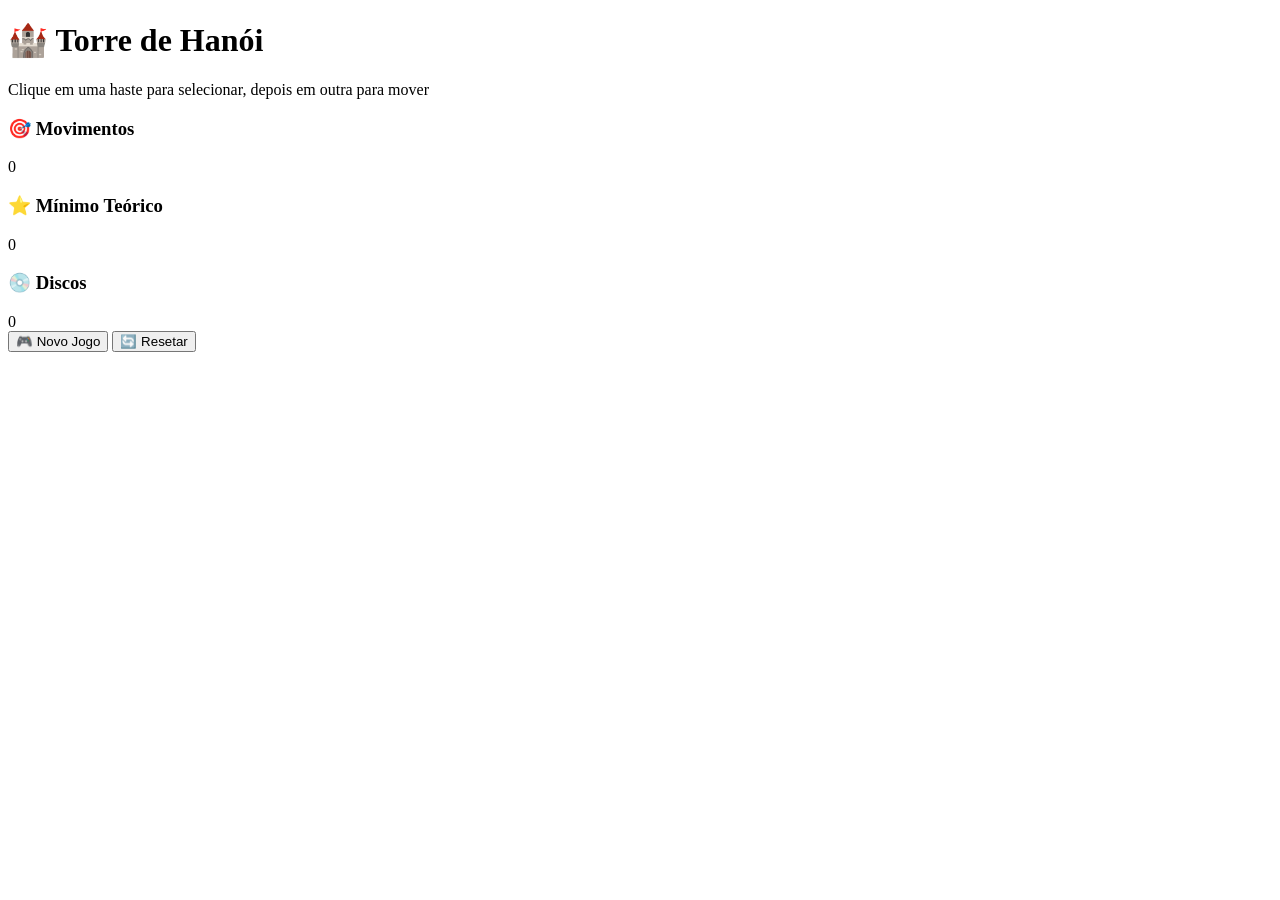
==== Torre de Hanói/ProtótipoJS/index.html @ 22caa8d5 "Create index.html" ====
<!DOCTYPE html>
<html lang="pt-br">
<head>
    <meta charset="UTF-8">
    <meta name="viewport" content="width=device-width, initial-scale=1.0">
    <title>Torre de Hanói - Jogo Interativo</title>
    <link rel="stylesheet" href="style.css">
</head>
<body>
    <div class="game-container">
        <h1>🏰 Torre de Hanói</h1>
        <div class="subtitle">Clique em uma haste para selecionar, depois em outra para mover</div>

        <div class="game-info">
            <div class="info-card">
                <h3>🎯 Movimentos</h3>
                <div class="value" id="moveCount">0</div>
            </div>
            <div class="info-card">
                <h3>⭐ Mínimo Teórico</h3>
                <div class="value" id="minMoves">0</div>
            </div>
            <div class="info-card">
                <h3>💿 Discos</h3>
                <div class="value" id="diskCount">0</div>
            </div>
        </div>

        <div id="victoryArea"></div>

        <div class="hanoi-container" id="hanoiContainer">
            <!-- Hastes serão inseridas via JavaScript -->
        </div>

        <div class="controls">
            <button class="btn-new" id="newGameBtn">🎮 Novo Jogo</button>
            <button class="btn-reset" id="resetGameBtn">🔄 Resetar</button>
        </div>

        <div id="messageArea" class="message-area"></div>
    </div>

    <script src="script.js"></script>
</body>
</html>
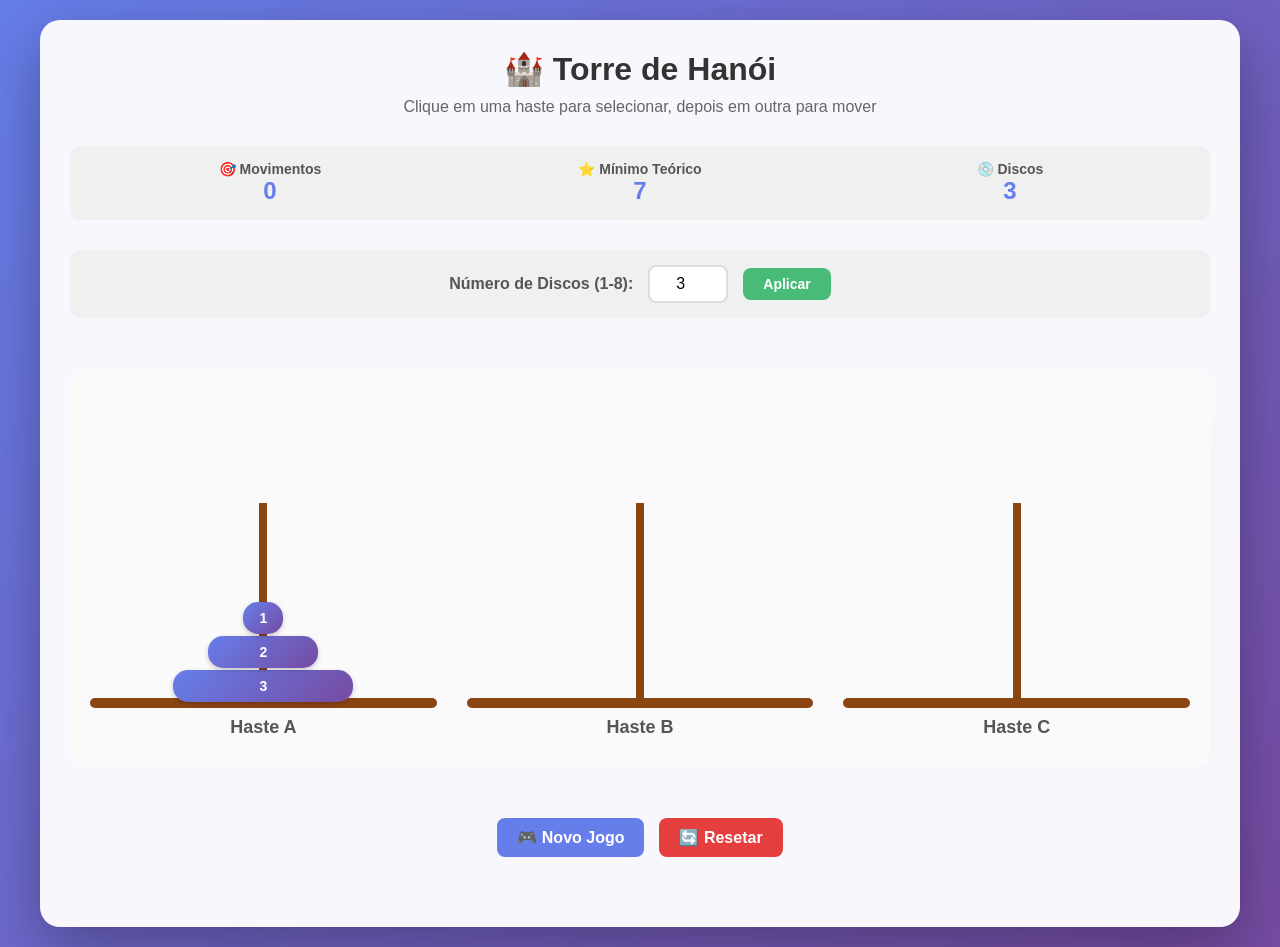
==== commit 7b7da228: "Update index.html" ====
--- a/Torre de Hanói/ProtótipoJS/index.html
+++ b/Torre de Hanói/ProtótipoJS/index.html
@@ -26,6 +26,14 @@
             </div>
         </div>
 
+        <div class="disk-config">
+            <div class="config-group">
+                <label for="diskSelector">Número de Discos (1-8):</label>
+                <input type="number" id="diskSelector" min="1" max="8" value="3">
+                <button id="applyDiscsBtn" class="btn-apply">Aplicar</button>
+            </div>
+        </div>
+
         <div id="victoryArea"></div>
 
         <div class="hanoi-container" id="hanoiContainer">
--- a/Torre de Hanói/ProtótipoJS/style.css
+++ b/Torre de Hanói/ProtótipoJS/style.css
@@ -0,0 +1,285 @@
+* {
+    margin: 0;
+    padding: 0;
+    box-sizing: border-box;
+}
+
+body {
+    font-family: 'Segoe UI', Tahoma, Geneva, Verdana, sans-serif;
+    background: linear-gradient(135deg, #667eea 0%, #764ba2 100%);
+    min-height: 100vh;
+    display: flex;
+    justify-content: center;
+    align-items: center;
+    padding: 20px;
+}
+
+.game-container {
+    background: rgba(255, 255, 255, 0.95);
+    border-radius: 20px;
+    padding: 30px;
+    box-shadow: 0 20px 60px rgba(0,0,0,0.3);
+    max-width: 1200px;
+    width: 100%;
+}
+
+h1 {
+    text-align: center;
+    color: #333;
+    margin-bottom: 10px;
+}
+
+.subtitle {
+    text-align: center;
+    color: #666;
+    margin-bottom: 30px;
+}
+
+.game-info {
+    display: flex;
+    justify-content: space-between;
+    align-items: center;
+    margin-bottom: 30px;
+    padding: 15px;
+    background: #f0f0f0;
+    border-radius: 10px;
+}
+
+.info-card {
+    text-align: center;
+    flex: 1;
+}
+
+.info-card h3 {
+    color: #555;
+    font-size: 14px;
+}
+
+.info-card .value {
+    font-size: 24px;
+    font-weight: bold;
+    color: #667eea;
+}
+
+.disk-config {
+    background: #f0f0f0;
+    padding: 15px;
+    border-radius: 10px;
+    margin-bottom: 20px;
+    text-align: center;
+}
+
+.config-group {
+    display: flex;
+    justify-content: center;
+    align-items: center;
+    gap: 15px;
+    flex-wrap: wrap;
+}
+
+.config-group label {
+    font-weight: bold;
+    color: #555;
+    font-size: 16px;
+}
+
+.config-group input {
+    padding: 8px 12px;
+    font-size: 16px;
+    border: 2px solid #ddd;
+    border-radius: 8px;
+    width: 80px;
+    text-align: center;
+}
+
+.config-group input:focus {
+    outline: none;
+    border-color: #667eea;
+}
+
+.btn-apply {
+    background: #48bb78;
+    color: white;
+    padding: 8px 20px;
+    font-size: 14px;
+}
+
+.btn-apply:hover {
+    background: #38a169;
+    transform: scale(1.05);
+}
+
+.victory-message {
+    text-align: center;
+    padding: 20px;
+    background: linear-gradient(135deg, #667eea, #764ba2);
+    color: white;
+    border-radius: 10px;
+    margin-bottom: 20px;
+    animation: pulse 0.5s ease;
+}
+
+@keyframes pulse {
+    0% { transform: scale(0.95); }
+    100% { transform: scale(1); }
+}
+
+.hanoi-container {
+    display: flex;
+    justify-content: space-around;
+    align-items: flex-end;
+    gap: 30px;
+    margin: 50px 0;
+    padding: 20px;
+    background: #fafafa;
+    border-radius: 15px;
+    min-height: 400px;
+    position: relative;
+}
+
+.peg {
+    flex: 1;
+    display: flex;
+    flex-direction: column;
+    align-items: center;
+    cursor: pointer;
+    transition: transform 0.2s;
+    position: relative;
+    height: 300px;
+}
+
+.peg:hover {
+    transform: translateY(-5px);
+}
+
+.peg.selected {
+    transform: translateY(-5px);
+}
+
+.peg.selected .peg-base {
+    box-shadow: 0 0 20px rgba(102, 126, 234, 0.8);
+}
+
+.peg-base {
+    width: 100%;
+    height: 10px;
+    background: #8B4513;
+    border-radius: 5px;
+    position: absolute;
+    bottom: 40px;
+    z-index: 1;
+}
+
+.peg-stick {
+    width: 8px;
+    height: 200px;
+    background: #8B4513;
+    position: absolute;
+    bottom: 45px;
+    z-index: 1;
+}
+
+.disks-container {
+    display: flex;
+    flex-direction: column-reverse;
+    align-items: center;
+    justify-content: flex-start;
+    position: absolute;
+    bottom: 45px;
+    width: 100%;
+    z-index: 2;
+}
+
+.disk {
+    height: 32px;
+    background: linear-gradient(135deg, #667eea, #764ba2);
+    border-radius: 15px;
+    margin: 1px 0;
+    transition: all 0.3s ease;
+    box-shadow: 0 2px 5px rgba(0,0,0,0.2);
+    color: white;
+    display: flex;
+    align-items: center;
+    justify-content: center;
+    font-size: 14px;
+    font-weight: bold;
+    position: relative;
+    z-index: 2;
+}
+
+.peg-label {
+    position: absolute;
+    bottom: 10px;
+    font-weight: bold;
+    color: #555;
+    font-size: 18px;
+    z-index: 3;
+}
+
+.controls {
+    display: flex;
+    gap: 15px;
+    justify-content: center;
+    margin-top: 20px;
+}
+
+button {
+    padding: 10px 20px;
+    font-size: 16px;
+    border: none;
+    border-radius: 8px;
+    cursor: pointer;
+    transition: all 0.2s;
+    font-weight: bold;
+}
+
+.btn-new {
+    background: #667eea;
+    color: white;
+}
+
+.btn-new:hover {
+    background: #5a67d8;
+    transform: scale(1.05);
+}
+
+.btn-reset {
+    background: #e53e3e;
+    color: white;
+}
+
+.btn-reset:hover {
+    background: #c53030;
+    transform: scale(1.05);
+}
+
+.message-area {
+    text-align: center;
+    margin-top: 20px;
+    padding: 10px;
+    border-radius: 8px;
+    font-weight: bold;
+}
+
+.error-message {
+    background: #fed7d7;
+    color: #c53030;
+}
+
+.success-message {
+    background: #c6f6d5;
+    color: #22543d;
+}
+
+@media (max-width: 768px) {
+    .disk {
+        font-size: 10px;
+        height: 28px;
+    }
+    .hanoi-container {
+        gap: 15px;
+    }
+    .peg-label {
+        font-size: 14px;
+    }
+}
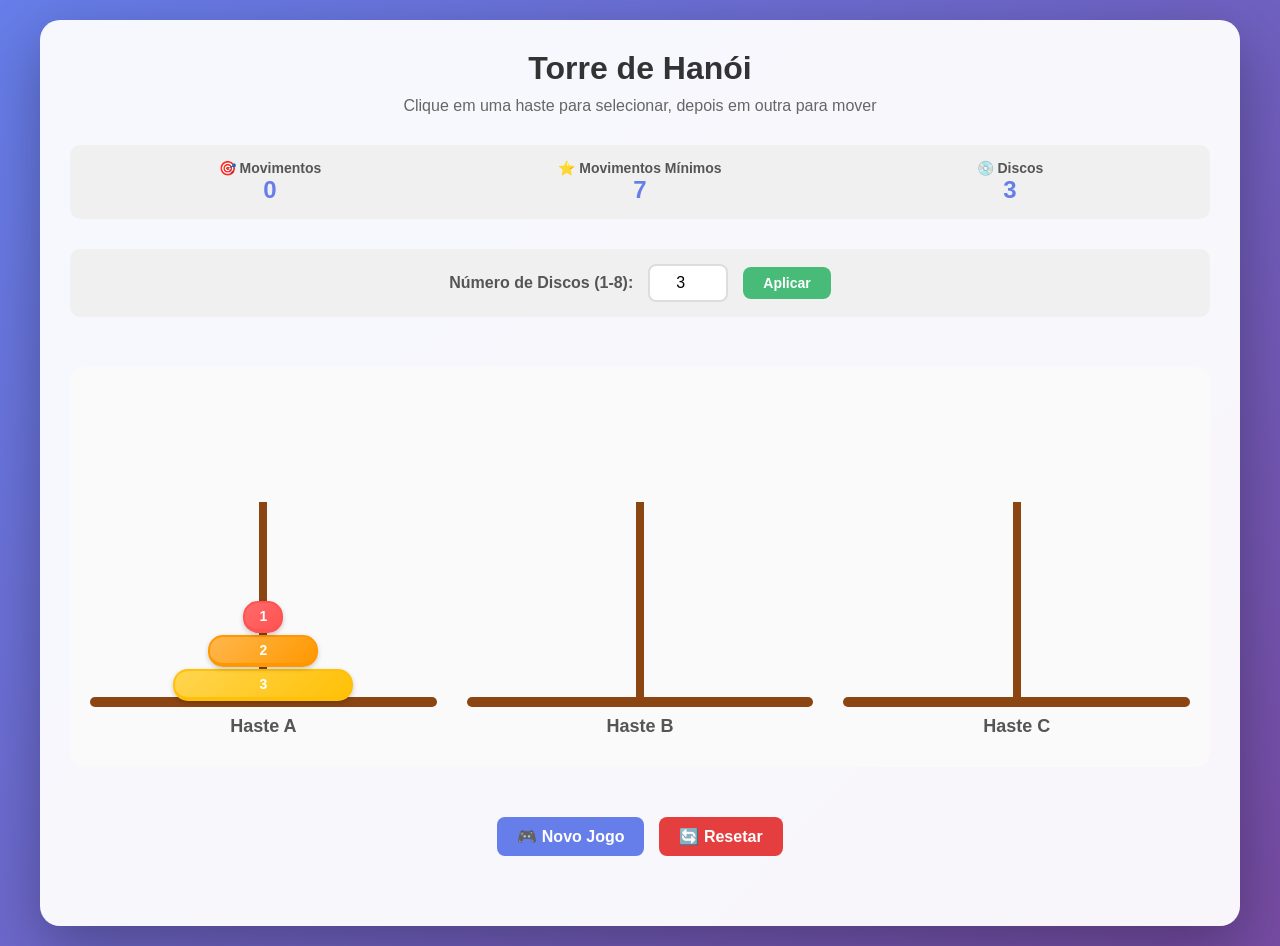
==== commit 3d3f212a: "Update index.html" ====
--- a/Torre de Hanói/ProtótipoJS/index.html
+++ b/Torre de Hanói/ProtótipoJS/index.html
@@ -3,12 +3,12 @@
 <head>
     <meta charset="UTF-8">
     <meta name="viewport" content="width=device-width, initial-scale=1.0">
-    <title>Torre de Hanói - Jogo Interativo</title>
+    <title>Torre de Hanói</title>
     <link rel="stylesheet" href="style.css">
 </head>
 <body>
     <div class="game-container">
-        <h1>🏰 Torre de Hanói</h1>
+        <h1>Torre de Hanói</h1>
         <div class="subtitle">Clique em uma haste para selecionar, depois em outra para mover</div>
 
         <div class="game-info">
@@ -17,7 +17,7 @@
                 <div class="value" id="moveCount">0</div>
             </div>
             <div class="info-card">
-                <h3>⭐ Mínimo Teórico</h3>
+                <h3>⭐ Movimentos Mínimos</h3>
                 <div class="value" id="minMoves">0</div>
             </div>
             <div class="info-card">
@@ -50,4 +50,4 @@
 
     <script src="script.js"></script>
 </body>
-</html>
+        </html>
--- a/Torre de Hanói/ProtótipoJS/style.css
+++ b/Torre de Hanói/ProtótipoJS/style.css
@@ -192,7 +192,6 @@
 
 .disk {
     height: 32px;
-    background: linear-gradient(135deg, #667eea, #764ba2);
     border-radius: 15px;
     margin: 1px 0;
     transition: all 0.3s ease;
@@ -205,6 +204,12 @@
     font-weight: bold;
     position: relative;
     z-index: 2;
+}
+
+.disk:hover {
+    transform: scale(1.02);
+    filter: brightness(1.1);
+    box-shadow: 0 4px 10px rgba(0,0,0,0.3);
 }
 
 .peg-label {
@@ -282,4 +287,4 @@
     .peg-label {
         font-size: 14px;
     }
-}
+    }
